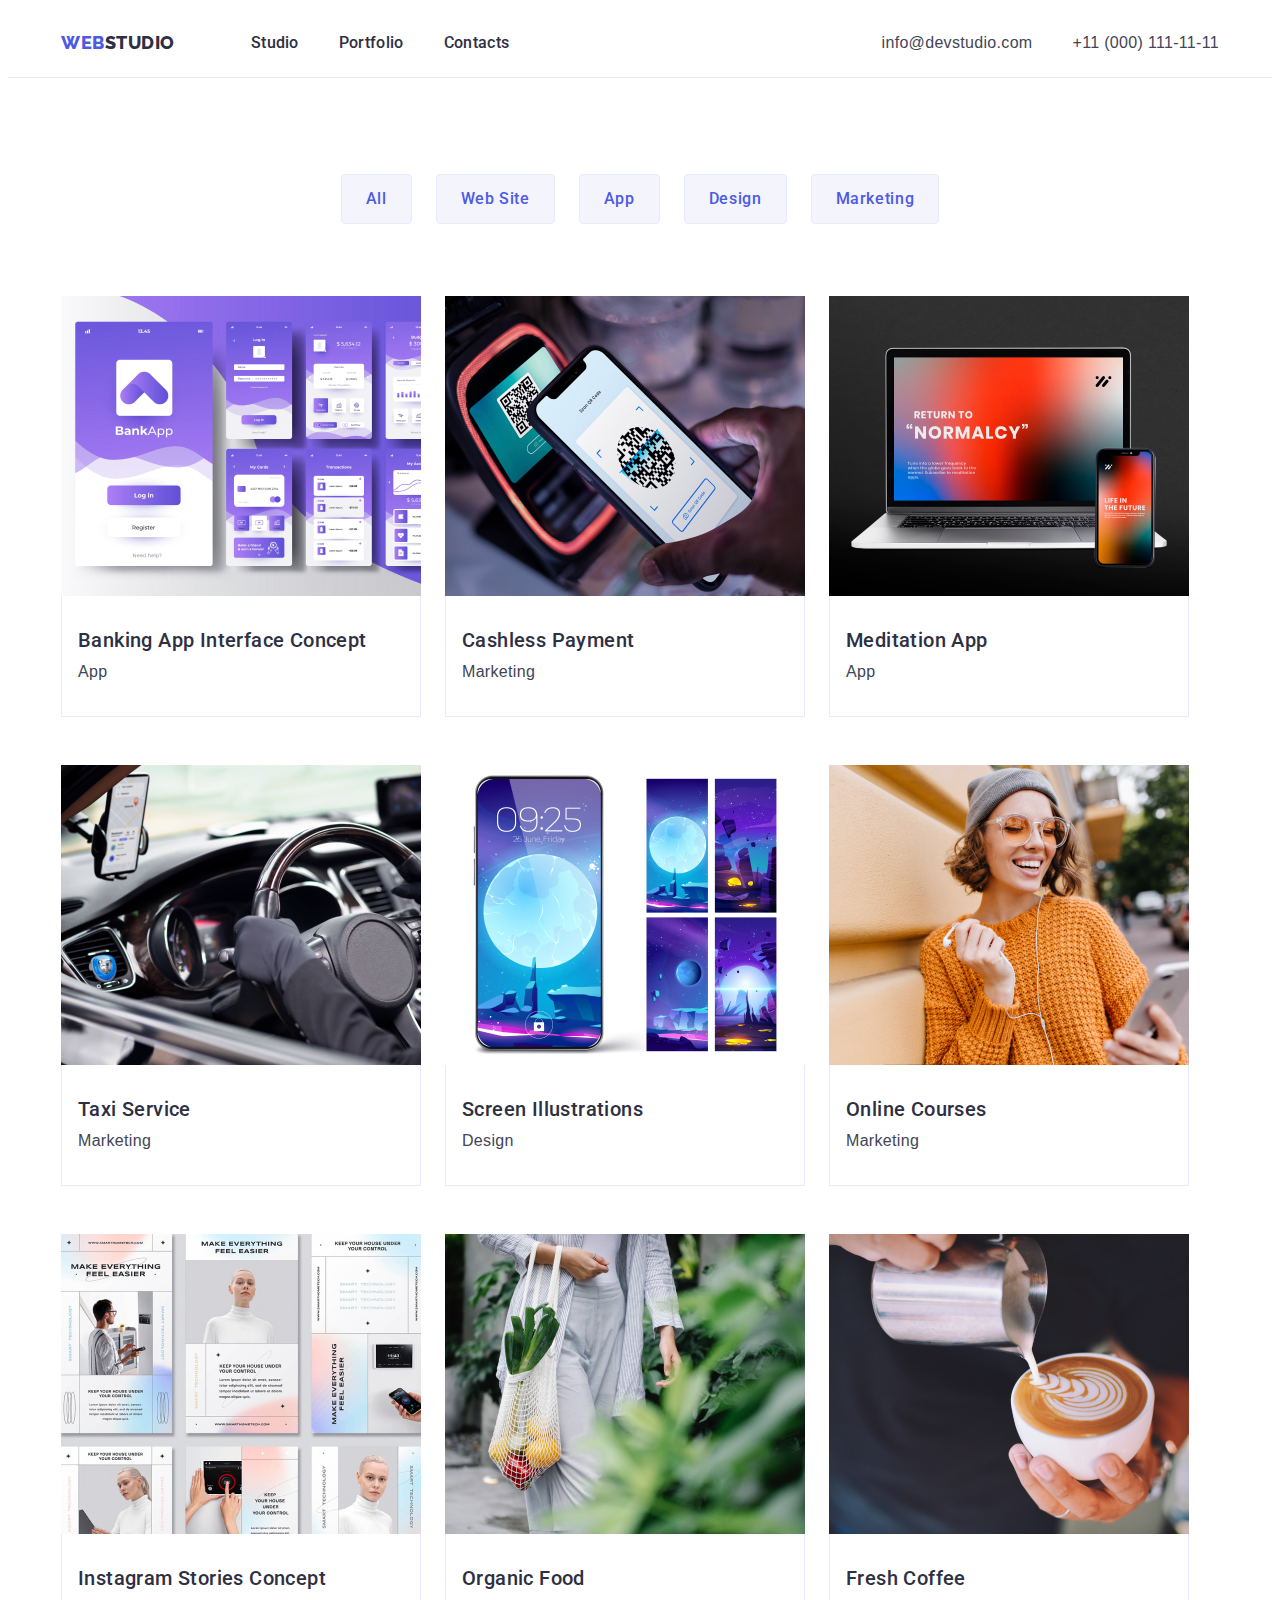
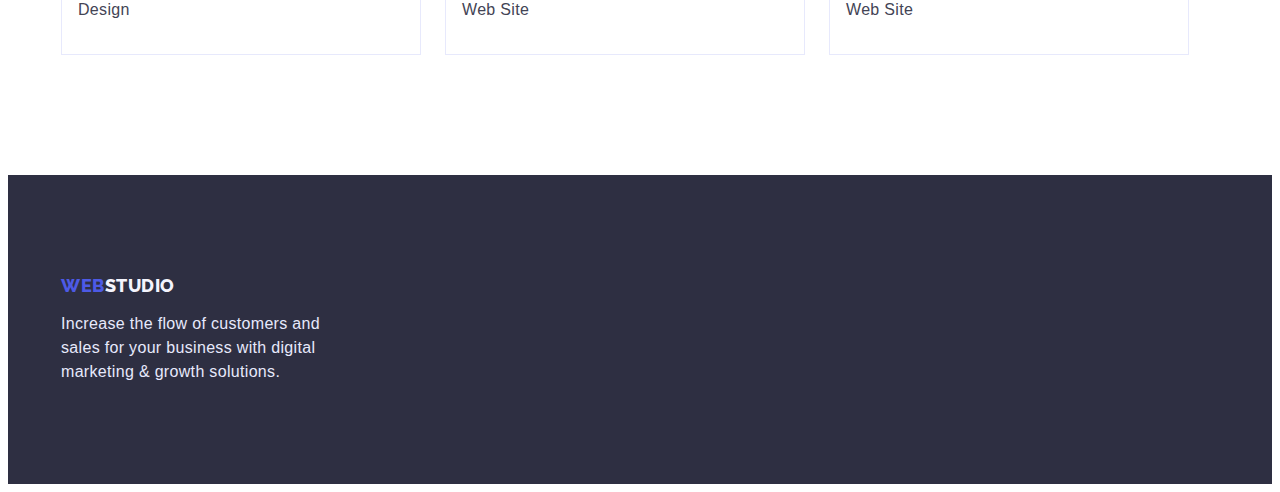
==== portfolio.html @ 81327592 "Initial commit" ====
<!DOCTYPE html>
<html lang="en">
  <head>
    <meta charset="UTF-8" />
    <meta http-equiv="X-UA-Compatible" content="IE=edge" />
    <meta name="viewport" content="width=device-width, initial-scale=1.0" />
    <link rel="preconnect" href="https://fonts.googleapis.com" />
    <link rel="preconnect" href="https://fonts.gstatic.com" crossorigin />
    <link
      href="https://fonts.googleapis.com/css2?family=Montserrat:wght@400;700&family=Raleway:wght@800&family=Roboto+Mono:wght@600&family=Roboto:wght@400;500;700&display=swap"
      rel="stylesheet"
    />
    <link rel="stylesheet" href="https://cdnjs.cloudflare.com/ajax/libs/modern-normalize/1.1.0/modern-normalize.min.css" integrity="sha512-wpPYUAdjBVSE4KJnH1VR1HeZfpl1ub8YT/NKx4PuQ5NmX2tKuGu6U/JRp5y+Y8XG2tV+wKQpNHVUX03MfMFn9Q==" crossorigin="anonymous" referrerpolicy="no-referrer" />
    <link rel="stylesheet" href="style.css" />
    <title>WEBSTUDIO</title>
  </head>
  <body class="portfolio-body">
    <header class="header">
      <div class="container header-coineiner">
      <nav class="header-nav">
        <a class="header-logo link" href="./index.html"
          >WEB<span class="web">Studio</span>
        </a>
        <ul class="header-list list">
          <li class="header-item">
            <a class="header-link link" href="./index.html">Studio</a>
          </li>
          <li class="header-item">
            <a class="header-link link" href="./portfolio.html">Portfolio</a>
          </li>
          <li class="header-item">
            <a class="header-link link" href="">Contacts</a>
          </li>
        </ul>
      </nav>
      <address class="header-addres">
        <ul class="header-contact-list list">
          <li class="header-contact">
            <a class="header-contacts link" href="mailto:info@devstudio.com"
              >info@devstudio.com</a
            >
          </li>

          <li class="header-contact">
            <a class="header-contacts link" href="tel:+110001111111"
              >+11 (000) 111-11-11</a
            >
          </li>
        </ul>
      </address>
      </div>
    </header>
    <main>
      <section class="portfolio-section">
        <div class="container">
        <h1 class="portfolio" >portfolio</h1>
        <ul class="btn-list list">
          <li class="btn-top-list">
            <button type="button" class="btn-text-list">All</button>
          </li>
          <li class="btn-top-list">
            <button type="button" class="btn-text-list">Web Site</button>
          </li>
          <li class="btn-top-list">
            <button type="button" class="btn-text-list">App</button>
          </li>
          <li class="btn-top-list">
            <button type="button" class="btn-text-list">Design</button>
          </li>
          <li class="btn-top-list">
            <button type="button" class="btn-text-list">Marketing</button>
          </li>
        </ul>

        <ul class="portfolio-list list">
          <li class="portfolio-carts">
            <a class="link" href="">
              <img
                src="./images/portfolio1.jpg"
                alt="Banking App"
                width="360"
                height="300"
              />
              <div class="portfolio-div"><h2 class="portfolio-title">Banking App Interface Concept</h2>
              <p class="portfolio-text">App</p>
            </div></a
            >
          </li>
          <li class="portfolio-carts">
            <a class="link" href="">
              <img
                src="./images/portfolio2.jpg"
                alt="Marketing"
                width="360"
                height="300"
              />
              <div class="portfolio-div"><h2 class="portfolio-title">Cashless Payment</h2>
              <p class="portfolio-text">Marketing</p></div></a
            >
          </li>
          <li class="portfolio-carts">
            <a class="link" href="">
              <img
                src="./images/img3prt.jpg"
                alt="Meditaion App"
                width="360"
                height="300"
              />
              <div class="portfolio-div"><h2 class="portfolio-title">Meditation App</h2>
              <p class="portfolio-text">App</p></div></a
            >
          </li>
          <li class="portfolio-carts">
            <a class="link" href="">
              <img
                src="./images/portfolio4.jpg"
                alt="Taxi"
                width="360"
                height="300"
              />
              <div class="portfolio-div"><h2 class="portfolio-title">Taxi Service</h2>
              <p class="portfolio-text">Marketing</p></div></a
            >
          </li>
          <li class="portfolio-carts">
            <a class="link" href="">
              <img
                src="./images/portfolio5.jpg"
                alt="Design"
                width="360"
                height="300"
              />
              <div class="portfolio-div"><h2 class="portfolio-title">Screen Illustrations</h2>
              <p class="portfolio-text">Design</p></div></a
            >
          </li>
          <li class="portfolio-carts">
            <a class="link" href="">
              <img
                src="./images/portfolio6.jpg"
                alt="Online Courses"
                width="360"
                height="300"
              />
              <div class="portfolio-div"><h2 class="portfolio-title">Online Courses</h2>
              <p class="portfolio-text">Marketing</p></div></a
            >
          </li>
          <li class="portfolio-carts">
            <a class="link" href="">
              <img
                src="./images/portfolio7.jpg"
                alt="Instagram Stories Concept"
                width="360"
                height="300"
              />
              <div class="portfolio-div"><h2 class="portfolio-title">Instagram Stories Concept</h2>
              <p class="portfolio-text">Design</p></div></a
            >
          </li class="portfolio-carts">
          <li class="portfolio-carts">
            <a class="link" href="">
              <img
                src="./images/portfolio8.jpg"
                alt="Organic Food"
                width="360"
                height="300"
              />
              <div class="portfolio-div"><h2 class="portfolio-title">Organic Food</h2>
              <p class="portfolio-text">Web Site</p></div></a
            >
          </li>
          <li class="portfolio-carts">
            <a class="link" href="">
              <img
                src="./images/portfolio9.jpg"
                alt="Fresh Coffee"
                width="360"
                height="300"
              />
              <div class="portfolio-div"><h2 class="portfolio-title">Fresh Coffee</h2>
              <p class="portfolio-text">Web Site</p></div></a
            >
          </li>
        </ul>
      </div>
      </section>
    </main>
    <footer class="footer">
      <div class="container ">
      <a class="footer-link link" href="./index.html"
        >Web<span class="studio">Studio</span></a
      >
      <p class="footer-text">
        Increase the flow of customers and sales for your business with digital
        marketing & growth solutions.
      </p>
    </div>
    </footer>
  </body>
</html>
---- style.css ----
@font-face {
  font-family: Roboto;
  src: url();
}

:root {
  --NAVYBLUE: #2e2f42;
  --darkgrey: #434455;
  --blue: #4d5ae5;
  --white: #ffffff;
  --ocean: #404bbf;
  --cloud: #f4f4fd;
  --CORNFLOWER: #e7e9fc;
}
p,
h1,
h2,
h3,
h4,
h5,
h6 {
  margin: 0;
}
img{
  display: block;
  max-width: 100%;
  height: auto;
}
ul {
  padding-left: 0;
  margin: 0;
}

button {
  cursor: pointer;
}

address {
  font-style: normal;
}

.container {
  width: 1158px;
  padding-left: 15px;
  padding-right: 15px;
  margin: 0 auto;
}

body {
  font-family: "Roboto", sans-serif;
  font-style: normal;
  color: var(--darkgrey);
  background-color: var(--white);
}
.link {
  text-decoration: none;
}
.list {
  list-style: none;
}
/* ----------header----------- */
.header {
  border-bottom: 1px solid #e7e9fc;
}
.header-addres {
  font-style: normal;
}
.web {
  color: var(--NAVYBLUE);
}
.header-logo {
  font-family: "Raleway", sans-serif;
  font-style: normal;
  font-weight: 800;
  font-size: 18px;
  line-height: 1.17;
  letter-spacing: 0.03em;
  text-transform: uppercase;
  color: var(--blue);
  margin-right: 76px;
  padding: 24px 0;
}
.header-coineiner {
  display: flex;
  align-items: center;
}
.header-nav {
  display: flex;
  align-items: center;
  margin-right: auto;
}
.header-logo:hover {
  color: var(--ocean);
}
.header-logo:focus {
  color: var(--ocean);
}
.header-link {
  font-weight: 500;
  font-size: 16px;
  line-height: 1.5;
  letter-spacing: 0.02em;
  color: var(--NAVYBLUE);
}
.header-link:hover {
  color: var(--ocean);
}
.header-link:focus {
  color: var(--ocean);
}
.header-list {
  display: flex;
  gap: 40px;
}
.header-contacts {
  font-weight: 400;
  font-size: 16px;
  line-height: 1.5;
  letter-spacing: 0.02em;
  color: var(--darkgrey);
}
.header-contact-list {
  gap: 40px;
}
.header-contacts:hover {
  color: var(--ocean);
}
.header-contacts:focus {
  color: var(--ocean);
}
.header-contact-list {
  display: flex;
}

.hero {
  padding-bottom: 188px;
  padding-top: 188px;

  background-color: var(--NAVYBLUE);
}

.hero-title {
  font-weight: 700;
  font-size: 56px;
  line-height: 1.07;
  text-align: center;
  letter-spacing: 0.02em;
  color: var(--white);
  margin: 0 auto;
  max-width: 496px;

  margin-bottom: 48px;
}

.hero-button {
  min-width: 169px;
  height: 56px;
  font-family: inherit;
  font-style: normal;
  font-weight: 500;
  font-size: 16px;
  line-height: 1.5;
  letter-spacing: 0.04em;
  color: var(--white);
  cursor: pointer;
  background: var(--blue);
  border-radius: 4px;
  padding: 16px 32px;
  margin: 0 auto;
  display: block;
  text-align: center;
  border: none;
}
.hero-botton:hover {
  background: var(--ocean);
  color: var(--white);
}
.hero-botton:focus {
  color: var(--white);
  background: var(--ocean);
}

.subtitle-top-title {
  display: none;
}
.subtitle-list {
  display: flex;
  gap: 24px;
}
.subtitle-item {
  flex-basis: calc((100% - 3 * 24px) / 4);
}

.subtitle {
  font-weight: 500;
  font-size: 20px;
  line-height: 1.2;
  letter-spacing: 0.02em;
  color: var(--NAVYBLUE);
  margin-bottom: 8px;
}
.text {
  font-weight: 400;
  font-size: 16px;
  line-height: 1.5;
  letter-spacing: 0.02em;
  color: var(--darkgrey);
}
.team-text {
  padding: 32px 0;
  text-align: center;
}
.doing {
  padding-bottom: 120px;
}
.doing-list {
  display: flex;
  gap: 24px;
}
.team-list {
  display: flex;
  gap: 24px;
  display: flex;
  align-items: center;
}
.team-top-list{
  flex-basis: calc((100% - 3 * 24px) / 4);
}
.team {
  background: var(--cloud);
  padding-bottom: 120px;
}
.title {
  font-size: 36px;
  line-height: 1.11;
  text-align: center;
  letter-spacing: 0.02em;
  text-transform: capitalize;
  color: var(--NAVYBLUE);
  margin-bottom: 72px;
}

.team-top-list {
  background-color: var(--white);
  border-radius: 0px 0px 4px 4px;
  box-shadow: 0px 1px 6px rgba(46, 47, 66, 0.08),
    0px 1px 1px rgba(46, 47, 66, 0.16), 0px 2px 1px rgba(46, 47, 66, 0.08);
}

.section {
  padding-top: 120px;
}

/* ----------footer----------- */

.footer {
  background: var(--NAVYBLUE);
  padding-top: 100px;
  padding-bottom: 100px;
}
.footer-link {
  font-family: "Raleway", sans-serif;
  font-style: normal;
  font-weight: 800;
  font-size: 18px;
  line-height: 1.17;
  letter-spacing: 0.03em;
  text-transform: uppercase;
  color: var(--blue);
  text-decoration: none;
}
.footer-text {
  font-weight: 400;
  font-size: 16px;
  line-height: 1.5;
  letter-spacing: 0.02em;
  color: var(--CORNFLOWER);
  max-width: 264px;
  margin-top: 16px;
}
.studio {
  color: var(--cloud);
}

/*-------------------------- potfolio */
/* -------------btn */
.portfolio{
  display: none;
}
.portfolio-body {
  text-decoration-color: var(--darkgrey);
}
.portfolio-section {
  padding-top: 96px;
  padding-bottom: 120px;
}
.btn-text-list {
  font-family: "Roboto", sans-serif;
  font-style: normal;
  font-weight: 500;
  font-size: 16px;
  line-height: 1.5;
  display: flex;
  align-items: center;
  text-align: center;
  letter-spacing: 0.04em;
  color: var(--blue);
  background: var(--cloud);
  cursor: pointer;
  border: 1px solid var(--CORNFLOWER);
  border-radius: 4px;
  padding: 12px 24px;
}

.btn-text-list:hover {
  color: var(--white);
  background: var(--ocean);
}
.btn-text-list:focus {
  color: var(--white);
  background: var(--ocean);
}
.btn-list {
  display: flex;
  align-items: center;
  justify-content: center;
  gap: 24px;

  margin-bottom: 72px;
}
.portfolio-list {
  background: var(--white);
  display: flex;
  flex-wrap: wrap;
  gap:48px 24px ;
  
  flex-basis: calc((100% - 2 * 24px) / 3);
}
.portfolio-div {
  padding: 0 220 32 16;
  border-bottom: 1px solid var(--CORNFLOWER);
  border-right: 1px solid var(--CORNFLOWER);
  border-left: 1px solid var(--CORNFLOWER);
  padding-top: 32px;
  padding-left: 16px;
  padding-bottom: 32px;
}
.portfolio-list:last-child {
  margin-bottom: 0;
}
.portfolio-title {
  font-weight: 500;
  font-size: 20px;
  line-height: 1.2;
  letter-spacing: 0.02em;
  color: var(--NAVYBLUE);

  margin-bottom: 8px;
  
}
.portfolio-text {
  font-weight: 400;
  font-size: 16px;
  line-height: 1.5;
  letter-spacing: 0.02em;
  color: var(--darkgrey);
  
}
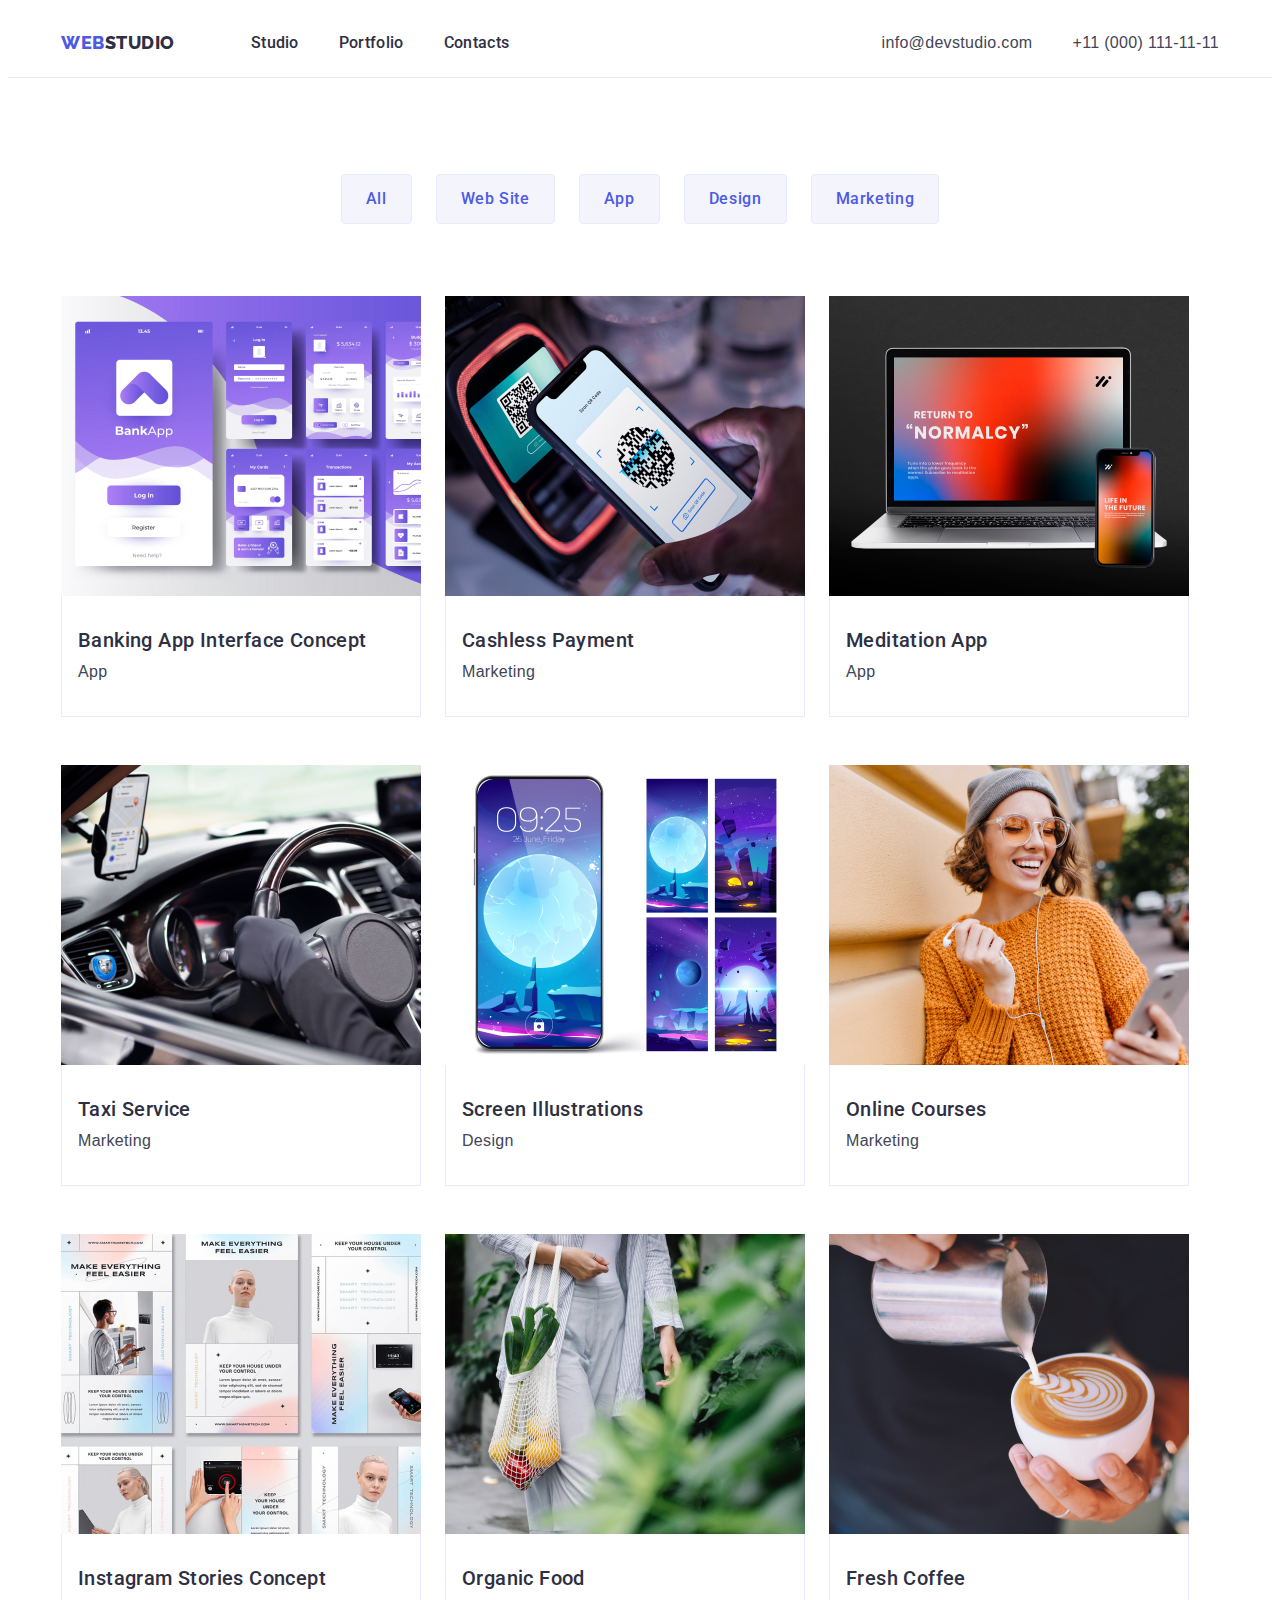
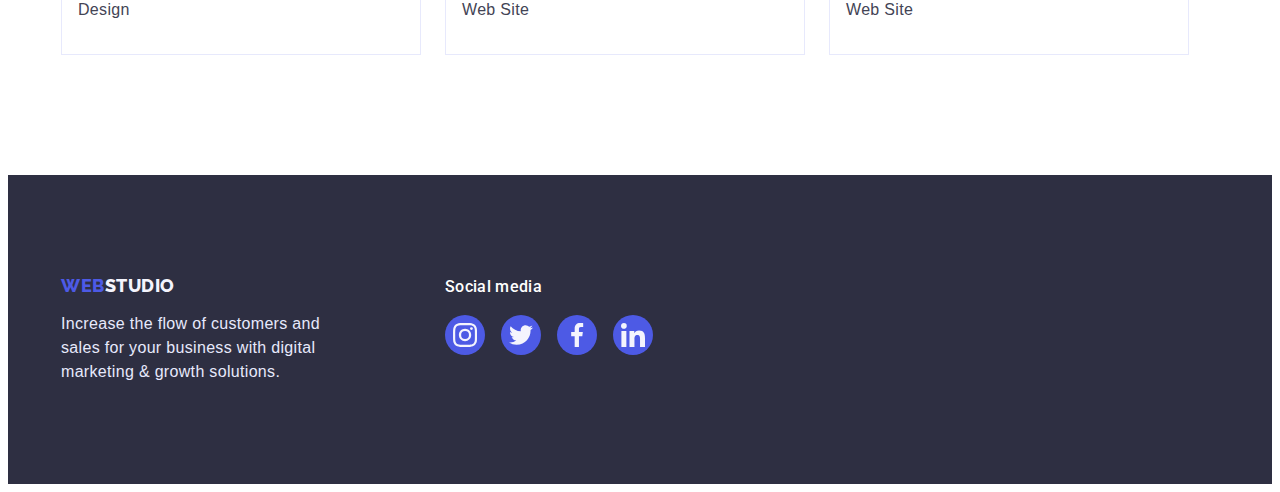
==== commit 638b9d2e: "finish" ====
--- a/portfolio.html
+++ b/portfolio.html
@@ -74,7 +74,7 @@
 
         <ul class="portfolio-list list">
           <li class="portfolio-carts">
-            <a class="link" href="">
+            <a class="portfolio-link link" href="">
               <img
                 src="./images/portfolio1.jpg"
                 alt="Banking App"
@@ -87,7 +87,7 @@
             >
           </li>
           <li class="portfolio-carts">
-            <a class="link" href="">
+            <a class="portfolio-link link" href="">
               <img
                 src="./images/portfolio2.jpg"
                 alt="Marketing"
@@ -99,7 +99,7 @@
             >
           </li>
           <li class="portfolio-carts">
-            <a class="link" href="">
+            <a class="portfolio-link link" href="">
               <img
                 src="./images/img3prt.jpg"
                 alt="Meditaion App"
@@ -111,7 +111,7 @@
             >
           </li>
           <li class="portfolio-carts">
-            <a class="link" href="">
+            <a class="portfolio-link link" href="">
               <img
                 src="./images/portfolio4.jpg"
                 alt="Taxi"
@@ -123,7 +123,7 @@
             >
           </li>
           <li class="portfolio-carts">
-            <a class="link" href="">
+            <a class="portfolio-link link" href="">
               <img
                 src="./images/portfolio5.jpg"
                 alt="Design"
@@ -135,7 +135,7 @@
             >
           </li>
           <li class="portfolio-carts">
-            <a class="link" href="">
+            <a class="portfolio-link link" href="">
               <img
                 src="./images/portfolio6.jpg"
                 alt="Online Courses"
@@ -147,7 +147,7 @@
             >
           </li>
           <li class="portfolio-carts">
-            <a class="link" href="">
+            <a class="portfolio-link link" href="">
               <img
                 src="./images/portfolio7.jpg"
                 alt="Instagram Stories Concept"
@@ -159,7 +159,7 @@
             >
           </li class="portfolio-carts">
           <li class="portfolio-carts">
-            <a class="link" href="">
+            <a class="portfolio-link link" href="">
               <img
                 src="./images/portfolio8.jpg"
                 alt="Organic Food"
@@ -171,7 +171,7 @@
             >
           </li>
           <li class="portfolio-carts">
-            <a class="link" href="">
+            <a class="portfolio-link link" href="">
               <img
                 src="./images/portfolio9.jpg"
                 alt="Fresh Coffee"
@@ -186,15 +186,46 @@
       </div>
       </section>
     </main>
+ 
     <footer class="footer">
-      <div class="container ">
-      <a class="footer-link link" href="./index.html"
+      <div class="container container-div ">
+      <div><a class="footer-link link" href="./index.html"
         >Web<span class="studio">Studio</span></a
       >
       <p class="footer-text">
         Increase the flow of customers and sales for your business with digital
         marketing & growth solutions.
-      </p>
+      </p></div>
+      <div class="footer-div">
+        <p class="footer-top-text">Social media</p>
+        <ul class="footer-soc-list list">
+          <li class="footer-soc-item">
+            <a class="footer-soc-link link" href="">
+              <svg width="24" height="24" class="soc-icon">
+                <use href="./images/symbol-defs (2).svg#icon-instagram"></use>
+              </svg>
+            </a>
+          </li>
+          <li class="footer-soc-item">
+            <a class="footer-soc-link link" href="">
+              <svg width="24" height="24" class="soc-icon">
+                  <use href="./images/symbol-defs (2).svg#icon-twitter"></use>
+                </svg></a>
+          </li>
+          <li class="footer-soc-item">
+            <a class="footer-soc-link link" href="">
+              <svg width="24" height="24" class="soc-icon">
+                  <use href="./images/symbol-defs (2).svg#icon-facebook"></use>
+                </svg></a>
+          </li>
+          <li class="footer-soc-item">
+            <a class="footer-soc-link link" href="">
+              <svg width="24" height="24" class="soc-icon">
+                  <use href="./images/symbol-defs (2).svg#icon-linkedin"></use>
+                </svg></a>
+          </li>
+        </ul>
+      </div>
     </div>
     </footer>
   </body>
--- a/style.css
+++ b/style.css
@@ -11,6 +11,9 @@
   --ocean: #404bbf;
   --cloud: #f4f4fd;
   --CORNFLOWER: #e7e9fc;
+  --BR: rgba(46, 47, 66, 0.7);
+  --GREEN: #31d0aa;
+  --LIGHTSLATE: #8e8f99;
 }
 p,
 h1,
@@ -21,7 +24,7 @@
 h6 {
   margin: 0;
 }
-img{
+img {
   display: block;
   max-width: 100%;
   height: auto;
@@ -137,6 +140,11 @@
   padding-top: 188px;
 
   background-color: var(--NAVYBLUE);
+  background-image: linear-gradient(var(--BR), var(--BR)),
+    url(../images/people-office\ 1.jpg);
+  background-repeat: no-repeat;
+  background-position: center;
+  background-size: cover;
 }
 
 .hero-title {
@@ -180,6 +188,15 @@
   background: var(--ocean);
 }
 
+.logo-svg-link {
+  width: 100%;
+  height: 112px;
+  background-color: var(--cloud);
+  display: flex;
+  align-items: center;
+  justify-content: center;
+  margin-bottom: 8px;
+}
 .subtitle-top-title {
   display: none;
 }
@@ -189,6 +206,8 @@
 }
 .subtitle-item {
   flex-basis: calc((100% - 3 * 24px) / 4);
+  width: 264px;
+  height: 224px;
 }
 
 .subtitle {
@@ -223,7 +242,7 @@
   display: flex;
   align-items: center;
 }
-.team-top-list{
+.team-top-list {
   flex-basis: calc((100% - 3 * 24px) / 4);
 }
 .team {
@@ -239,20 +258,143 @@
   color: var(--NAVYBLUE);
   margin-bottom: 72px;
 }
-
+.team-top-text {
+  font-weight: 400;
+  font-size: 16px;
+  line-height: 1.5;
+  letter-spacing: 0.02em;
+  color: var(--darkgrey);
+  margin-bottom: 8px;
+}
 .team-top-list {
   background-color: var(--white);
   border-radius: 0px 0px 4px 4px;
   box-shadow: 0px 1px 6px rgba(46, 47, 66, 0.08),
     0px 1px 1px rgba(46, 47, 66, 0.16), 0px 2px 1px rgba(46, 47, 66, 0.08);
 }
-
+.soc-list {
+  display: flex;
+  justify-content: center;
+  gap: 24px;
+}
+.soc-item {
+  width: 40px;
+  height: 40px;
+}
+.soc-link {
+  width: 100%;
+  height: 100%;
+  border-radius: 50%;
+  background-color: var(--blue);
+  display: flex;
+  align-items: center;
+  justify-content: center;
+}
+.soc-link:hover {
+  background-color: var(--ocean);
+}
+.soc-link:focus {
+  background-color: var(--ocean);
+}
 .section {
   padding-top: 120px;
 }
 
+.customers-div {
+  padding-bottom: 120px;
+}
+
+.title-customers {
+  font-weight: 700;
+  font-size: 36px;
+  line-height: 1.11;
+  text-align: center;
+  letter-spacing: 0.02em;
+  text-transform: capitalize;
+  color: var(--NAVYBLUE);
+}
+.customers-list {
+  display: flex;
+  justify-content: center;
+  gap: 24px;
+  margin-top: 72px;
+}
+
+.customers-top-list {
+  width: 168px;
+  height: 88px;
+}
+.customers-icon {
+  fill: currentColor;
+  color: var(--LIGHTSLATE);
+}
+.customers-link {
+  width: 100%;
+  height: 100%;
+  border: 1px solid var(--LIGHTSLATE);
+  border-radius: 4px;
+  display: flex;
+  align-items: center;
+  justify-content: center;
+  fill: currentColor;
+}
+.customers-link:hover {
+  border-color: var(--ocean);
+}
+.customers-link:focus {
+  border-color: var(--ocean);
+}
+.customers-link:hover .customers-icon {
+  fill: var(--ocean);
+}
+.customers-link:focus .customers-icon {
+  fill: var(--ocean);
+}
 /* ----------footer----------- */
-
+.footer-soc-list {
+  display: flex;
+  justify-content: center;
+  gap: 16px;
+}
+.footer-soc-item {
+  width: 40px;
+  height: 40px;
+}
+.footer-soc-link {
+  width: 100%;
+  height: 100%;
+  border-radius: 50%;
+  background-color: var(--blue);
+  display: flex;
+  align-items: center;
+  justify-content: center;
+}
+.footer-soc-link:hover {
+  background-color: var(--GREEN);
+}
+.footer-soc-link:focus {
+  background-color: var(--GREEN);
+}
+.container-div {
+  display: flex;
+  width: 1158px;
+}
+.footer-div {
+  display: flex;
+  align-items: flex-start;
+  flex-direction: column;
+  padding-left: 120px;
+}
+.footer-top-text {
+  display: flex;
+  justify-content: center;
+  font-weight: 500;
+  font-size: 16px;
+  line-height: 1.5;
+  letter-spacing: 0.02em;
+  color: var(--white);
+  margin-bottom: 16px;
+}
 .footer {
   background: var(--NAVYBLUE);
   padding-top: 100px;
@@ -284,7 +426,7 @@
 
 /*-------------------------- potfolio */
 /* -------------btn */
-.portfolio{
+.portfolio {
   display: none;
 }
 .portfolio-body {
@@ -315,10 +457,14 @@
 .btn-text-list:hover {
   color: var(--white);
   background: var(--ocean);
+  box-shadow: 0px 3px 1px rgba(0, 0, 0, 0.1), 0px 2px 1px rgba(0, 0, 0, 0.08),
+    0px 2px 2px rgba(0, 0, 0, 0.12);
 }
 .btn-text-list:focus {
   color: var(--white);
   background: var(--ocean);
+  box-shadow: 0px 3px 1px rgba(0, 0, 0, 0.1), 0px 2px 1px rgba(0, 0, 0, 0.08),
+    0px 2px 2px rgba(0, 0, 0, 0.12);
 }
 .btn-list {
   display: flex;
@@ -332,8 +478,8 @@
   background: var(--white);
   display: flex;
   flex-wrap: wrap;
-  gap:48px 24px ;
-  
+  gap: 48px 24px;
+
   flex-basis: calc((100% - 2 * 24px) / 3);
 }
 .portfolio-div {
@@ -356,7 +502,6 @@
   color: var(--NAVYBLUE);
 
   margin-bottom: 8px;
-  
 }
 .portfolio-text {
   font-weight: 400;
@@ -364,5 +509,14 @@
   line-height: 1.5;
   letter-spacing: 0.02em;
   color: var(--darkgrey);
-  
-}
+}
+.portfolio-link:hover {
+  display: block;
+  box-shadow: 0px 1px 6px rgba(46, 47, 66, 0.08),
+    0px 1px 1px rgba(46, 47, 66, 0.16), 0px 2px 1px rgba(46, 47, 66, 0.08);
+}
+.portfolio-link:focus {
+  display: block;
+  box-shadow: 0px 1px 6px rgba(46, 47, 66, 0.08),
+    0px 1px 1px rgba(46, 47, 66, 0.16), 0px 2px 1px rgba(46, 47, 66, 0.08);
+}
